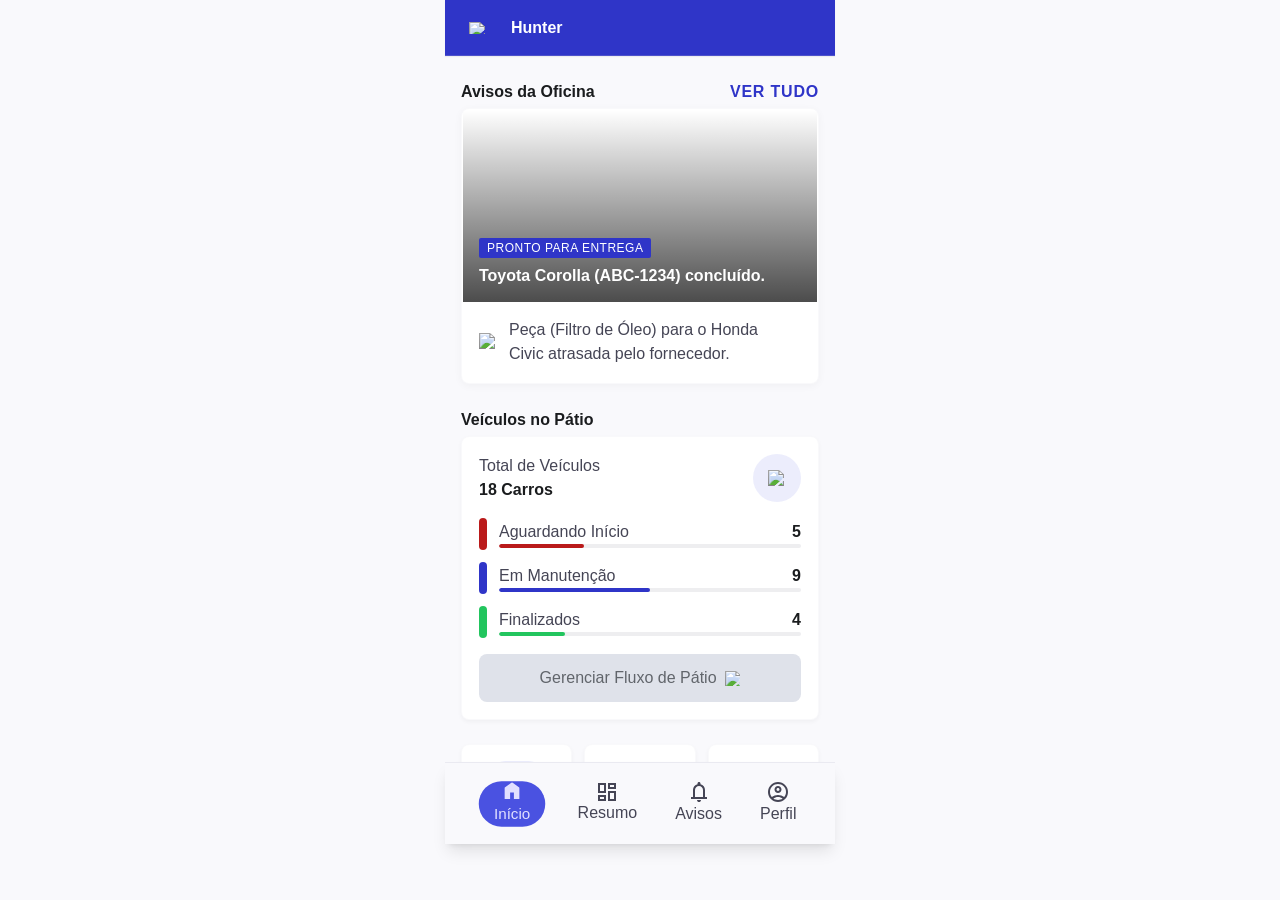
==== index.html @ 8f501427 "Alguma coisa" ====
<!DOCTYPE html>
<html lang="pt-BR">
<head>
    <meta charset="UTF-8">
    <meta name="viewport" content="width=device-width, initial-scale=1.0">
    <title>Hunter - Gestão de Oficina</title>
    <link rel="stylesheet" href="style.css">
</head>
<body>
    <div class="html-body" data-node-id="4:953">
        <!-- Bottom Navigation Bar -->
        <div class="bottom-nav-bar" data-node-id="4:954">
            <div class="bottom-nav-shadow" data-node-id="4:955"></div>
            
            <!-- Link - Home -->
            <div class="nav-link-home" data-node-id="4:956">
                <div class="link-home-button" data-node-id="4:957">
                    <div class="icon-container" data-node-id="4:958">
                        <img src="figma-assets/nav-home.svg" alt="Início">
                    </div>
                    <div class="link-text-container" data-node-id="4:960">
                        <span data-node-id="4:961" class="nav-text active">Início</span>
                    </div>
                </div>
            </div>

            <!-- Link - Resumo -->
            <a class="nav-link nav-link-resumo" data-node-id="4:962">
                <div class="icon-container" data-node-id="4:963">
                    <img src="figma-assets/nav-resumo.svg" alt="Resumo">
                </div>
                <div class="link-text-container" data-node-id="4:965">
                    <span data-node-id="4:966" class="nav-text">Resumo</span>
                </div>
            </a>

            <!-- Link - Avisos -->
            <a class="nav-link nav-link-avisos" data-node-id="4:967">
                <div class="icon-container" data-node-id="4:968">
                    <img src="figma-assets/nav-avisos.svg" alt="Avisos">
                </div>
                <div class="link-text-container" data-node-id="4:970">
                    <span data-node-id="4:971" class="nav-text">Avisos</span>
                </div>
            </a>

            <!-- Link - Perfil -->
            <div class="nav-link nav-link-perfil" data-node-id="4:972">
                <div class="icon-container" data-node-id="4:973">
                    <img src="figma-assets/nav-perfil.svg" alt="Perfil">
                </div>
                <div class="link-text-container" data-node-id="4:975">
                    <span data-node-id="4:976" class="nav-text">Perfil</span>
                </div>
            </div>
        </div>

        <!-- Header - Top App Bar -->
        <div class="header-top-app-bar" data-node-id="4:977">
            <div class="button-menu" data-node-id="4:978">
                <div class="button-menu-inner" data-node-id="4:979">
                    <div class="icon-container" data-node-id="4:980">
                        <img src="https://www.figma.com/api/mcp/asset/02c47353-2187-409c-aefd-808372433ade" alt="Menu">
                    </div>
                </div>
            </div>
            <div class="heading-1" data-node-id="4:982">
                <h1 data-node-id="4:983">Hunter</h1>
            </div>
        </div>

        <!-- Main Content -->
        <div class="main-content" data-node-id="4:984">
            <!-- Section: Avisos da Oficina -->
            <div class="section-avisos" data-node-id="4:985">
                <div class="section-header" data-node-id="4:986">
                    <div class="heading-2" data-node-id="4:987">
                        <h2 data-node-id="4:988">Avisos da Oficina</h2>
                    </div>
                    <button class="button-ver-tudo" data-node-id="4:989">
                        <span data-node-id="4:990">VER TUDO</span>
                    </button>
                </div>

                <div class="card-background" data-node-id="4:991">
                    <div class="vehicle-card-container" data-node-id="4:992">
                        <div class="vehicle-image-container" data-node-id="4:993">
                            <img src="https://www.figma.com/api/mcp/asset/3aa5e7b7-8364-4dc4-9e5f-42019be61268" alt="Veículo Pronto">
                        </div>
                        <div class="gradient-overlay" data-node-id="4:994"></div>
                        <div class="vehicle-info-overlay" data-node-id="4:995">
                            <div class="badge-pronto" data-node-id="4:996">
                                <span data-node-id="4:997">PRONTO PARA ENTREGA</span>
                            </div>
                            <div class="vehicle-title" data-node-id="4:998">
                                <h3 data-node-id="4:999">Toyota Corolla (ABC-1234) concluído.</h3>
                            </div>
                        </div>
                    </div>

                    <div class="card-info-section" data-node-id="4:1000">
                        <div class="icon-container small" data-node-id="4:1001">
                            <img src="https://www.figma.com/api/mcp/asset/e9962b47-d4c0-46bb-a5ef-91c0cc27ba18" alt="Aviso">
                        </div>
                        <div class="info-text-container" data-node-id="4:1003">
                            <p data-node-id="4:1004">Peça (Filtro de Óleo) para o Honda<br>Civic atrasada pelo fornecedor.</p>
                        </div>
                    </div>
                </div>
            </div>

            <!-- Section: Veículos no Pátio -->
            <div class="section-veiculos" data-node-id="4:1005">
                <div class="heading-2" data-node-id="4:1006">
                    <h2 data-node-id="4:1007">Veículos no Pátio</h2>
                </div>

                <div class="card-background" data-node-id="4:1008">
                    <!-- Total de Veículos -->
                    <div class="vehicle-total-container" data-node-id="4:1009">
                        <div class="total-info" data-node-id="4:1010">
                            <div class="total-label" data-node-id="4:1011">
                                <p data-node-id="4:1012">Total de Veículos</p>
                            </div>
                            <div class="total-value" data-node-id="4:1013">
                                <p data-node-id="4:1014">18 Carros</p>
                            </div>
                        </div>
                        <div class="total-icon-overlay" data-node-id="4:1015">
                            <div class="icon-container" data-node-id="4:1016">
                                <img src="https://www.figma.com/api/mcp/asset/20c14db7-914a-44c6-806d-dd42b8ccec22" alt="Veículos">
                            </div>
                        </div>
                    </div>

                    <!-- Status Breakdown -->
                    <div class="status-breakdown" data-node-id="4:1018">
                        <!-- Aguardando Início -->
                        <div class="status-item" data-node-id="4:1019">
                            <div class="status-color red" data-node-id="4:1020"></div>
                            <div class="status-content" data-node-id="4:1021">
                                <div class="status-row" data-node-id="4:1022">
                                    <div class="status-label" data-node-id="4:1023">
                                        <p data-node-id="4:1024">Aguardando Início</p>
                                    </div>
                                    <div class="status-number" data-node-id="4:1025">
                                        <p data-node-id="4:1026">5</p>
                                    </div>
                                </div>
                                <div class="status-bar" data-node-id="4:1027">
                                    <div class="status-bar-fill red" data-node-id="4:1028" style="width: 28%;"></div>
                                </div>
                            </div>
                        </div>

                        <!-- Em Manutenção -->
                        <div class="status-item" data-node-id="4:1029">
                            <div class="status-color blue" data-node-id="4:1030"></div>
                            <div class="status-content" data-node-id="4:1031">
                                <div class="status-row" data-node-id="4:1032">
                                    <div class="status-label" data-node-id="4:1033">
                                        <p data-node-id="4:1034">Em Manutenção</p>
                                    </div>
                                    <div class="status-number" data-node-id="4:1035">
                                        <p data-node-id="4:1036">9</p>
                                    </div>
                                </div>
                                <div class="status-bar" data-node-id="4:1037">
                                    <div class="status-bar-fill blue" data-node-id="4:1038" style="width: 50%;"></div>
                                </div>
                            </div>
                        </div>

                        <!-- Finalizados -->
                        <div class="status-item" data-node-id="4:1039">
                            <div class="status-color green" data-node-id="4:1040"></div>
                            <div class="status-content" data-node-id="4:1041">
                                <div class="status-row" data-node-id="4:1042">
                                    <div class="status-label" data-node-id="4:1043">
                                        <p data-node-id="4:1044">Finalizados</p>
                                    </div>
                                    <div class="status-number" data-node-id="4:1045">
                                        <p data-node-id="4:1046">4</p>
                                    </div>
                                </div>
                                <div class="status-bar" data-node-id="4:1047">
                                    <div class="status-bar-fill green" data-node-id="4:1048" style="width: 22%;"></div>
                                </div>
                            </div>
                        </div>
                    </div>

                    <!-- Gerenciar Fluxo Button -->
                    <button class="button-gerenciar" data-node-id="4:1049">
                        <span class="button-text" data-node-id="4:1051">Gerenciar Fluxo de Pátio</span>
                        <div class="icon-container" data-node-id="4:1052">
                            <img src="https://www.figma.com/api/mcp/asset/4e8a8851-e6e1-4ff1-9592-dba6e4464b45" alt="Gerenciar">
                        </div>
                    </button>
                </div>
            </div>

            <!-- Section: Feature Grid -->
            <div class="feature-grid" data-node-id="4:1054">
                <!-- Button 1: Ordens de Serviço -->
                <div class="grid-item" data-node-id="4:1055">
                    <div class="grid-icon-container" data-node-id="4:1056">
                        <div class="grid-icon-overlay blue" data-node-id="4:1057">
                            <div class="icon-container" data-node-id="4:1058">
                                <img src="https://www.figma.com/api/mcp/asset/460e1856-4dba-4d6d-905f-cb7f4da3d59b" alt="Ordens">
                            </div>
                        </div>
                    </div>
                    <div class="grid-text-container" data-node-id="4:1060">
                        <p data-node-id="4:1061">Ordens<br>de<br>Serviço</p>
                    </div>
                </div>

                <!-- Button 2: Peças & Estoque -->
                <div class="grid-item" data-node-id="4:1062">
                    <div class="grid-icon-container" data-node-id="4:1063">
                        <div class="grid-icon-overlay orange" data-node-id="4:1064">
                            <div class="icon-container" data-node-id="4:1065">
                                <img src="https://www.figma.com/api/mcp/asset/4ad16354-625c-4025-be69-9cf7fc8aff34" alt="Peças">
                            </div>
                        </div>
                    </div>
                    <div class="grid-text-container" data-node-id="4:1067">
                        <p data-node-id="4:1068">Peças &<br>Estoque</p>
                    </div>
                </div>

                <!-- Button 3: Clientes -->
                <div class="grid-item" data-node-id="4:1069">
                    <div class="grid-icon-container" data-node-id="4:1070">
                        <div class="grid-icon-overlay gray" data-node-id="4:1071">
                            <div class="icon-container" data-node-id="4:1072">
                                <img src="https://www.figma.com/api/mcp/asset/b2b60eff-ac0b-48b3-bd6c-a55e4f155bec" alt="Clientes">
                            </div>
                        </div>
                    </div>
                    <div class="grid-text-container" data-node-id="4:1074">
                        <p data-node-id="4:1075">Clientes</p>
                    </div>
                </div>
            </div>

            <!-- Section: Secondary Actions -->
            <div class="section-secondary" data-node-id="4:1076">
                <!-- Checklist de Entrada -->
                <button class="secondary-button" data-node-id="4:1077">
                    <div class="button-content" data-node-id="4:1078">
                        <div class="icon-container" data-node-id="4:1079">
                            <img src="https://www.figma.com/api/mcp/asset/be1faaf9-b85e-40e0-89f4-591b7c6139af" alt="Checklist">
                        </div>
                        <div class="button-text-content" data-node-id="4:1081">
                            <span data-node-id="4:1082">Checklist de Entrada</span>
                        </div>
                    </div>
                    <div class="icon-arrow" data-node-id="4:1083">
                        <img src="https://www.figma.com/api/mcp/asset/6e0c8680-32b4-450e-b4ba-3be08524ed4d" alt="Arrow">
                    </div>
                </button>

                <!-- Orçamentos Pendentes -->
                <button class="secondary-button" data-node-id="4:1085">
                    <div class="button-content" data-node-id="4:1086">
                        <div class="icon-container" data-node-id="4:1087">
                            <img src="https://www.figma.com/api/mcp/asset/6e0c8680-32b4-450e-b4ba-3be08524ed4d" alt="Orçamentos">
                        </div>
                        <div class="button-text-content" data-node-id="4:1089">
                            <span data-node-id="4:1090">Orçamentos Pendentes</span>
                        </div>
                    </div>
                    <div class="icon-arrow" data-node-id="4:1091">
                        <img src="https://www.figma.com/api/mcp/asset/6e0c8680-32b4-450e-b4ba-3be08524ed4d" alt="Arrow">
                    </div>
                </button>
            </div>
        </div>
    </div>
</body>
</html>
---- style.css ----
/* Reset e Base */
* {
    margin: 0;
    padding: 0;
    box-sizing: border-box;
}

html, body {
    width: 100%;
    height: 100%;
    font-family: 'Inter', -apple-system, BlinkMacSystemFont, 'Segoe UI', Roboto, sans-serif;
    background-color: #f9f9fc;
    overflow-x: hidden;
}

body {
    display: flex;
    flex-direction: column;
}

/* Main HTML Body Container */
.html-body {
    width: 390px;
    height: 100vh;
    max-height: 844px;
    position: relative;
    display: flex;
    flex-direction: column;
    align-items: flex-start;
    background: linear-gradient(90deg, #f9f9fc 0%, #f9f9fc 100%),
                linear-gradient(90deg, #ffffff 0%, #ffffff 100%);
    background-size: 100% 100%;
    background-repeat: no-repeat;
    margin: 0 auto;
}

/* Bottom Navigation Bar */
.bottom-nav-bar {
    position: absolute;
    bottom: 0;
    left: 0;
    width: 100%;
    height: 82px;
    background-color: #f9f9fc;
    border-top: 1px solid rgba(198, 197, 215, 0.3);
    display: flex;
    gap: 22px;
    align-items: center;
    justify-content: center;
    padding-left: 28.82px;
    padding-right: 27.01px;
    padding-top: 8px;
    padding-bottom: 8px;
    z-index: 3;
}

.bottom-nav-shadow {
    position: absolute;
    bottom: 0;
    left: 0;
    right: 0;
    top: -1px;
    width: 100%;
    background-color: rgba(255, 255, 255, 0);
    box-shadow: 0px 10px 15px -3px rgba(0, 0, 0, 0.1), 0px 4px 6px -4px rgba(0, 0, 0, 0.1);
    pointer-events: none;
}

.nav-link-home {
    flex-shrink: 0;
    position: relative;
    height: auto;
    display: flex;
    align-items: center;
}

.link-home-button {
    background-color: #4a52e1;
    border-radius: 999px;
    display: flex;
    flex-direction: column;
    align-items: center;
    justify-content: center;
    padding: 6.4px 16px 5.4px 16px;
    gap: 4px;
    width: 100%;
    height: 47.5px;
    scale: 0.95;
}

.nav-link {
    flex-shrink: 0;
    position: relative;
    border-radius: 999px;
    display: flex;
    flex-direction: column;
    align-items: center;
    justify-content: center;
    padding: 8px;
    cursor: pointer;
    height: 45px;
}

.nav-link-resumo,
.nav-link-avisos,
.nav-link-perfil {
    /* inactive state */
}

.bottom-nav-bar [data-node-id="4:958"] {
    width: 16px;
    height: 18px;
}

.bottom-nav-bar [data-node-id="4:963"] {
    width: 18px;
    height: 18px;
}

.bottom-nav-bar [data-node-id="4:968"] {
    width: 16px;
    height: 20px;
}

.bottom-nav-bar [data-node-id="4:973"] {
    width: 20px;
    height: 20px;
}

/* Icon Containers */
.icon-container {
    position: relative;
    display: flex;
    align-items: center;
    justify-content: center;
}

.icon-container img {
    display: block;
    width: 100%;
    height: 100%;
    max-width: none;
}

.link-text-container {
    display: flex;
    flex-direction: column;
    align-items: flex-start;
}

.nav-text {
    font-family: 'Inter', sans-serif;
    font-size: 16px;
    font-weight: 400;
    line-height: 24px;
    white-space: nowrap;
    display: inline-block;
}

.nav-text.active {
    color: #e1e0ff;
}

.nav-link .nav-text {
    color: #454555;
}

/* Header - Top App Bar */
.header-top-app-bar {
    position: relative;
    width: 100%;
    height: 56px;
    background-color: #2f35c8;
    border-bottom: 1px solid rgba(198, 197, 215, 0.2);
    display: flex;
    align-items: center;
    padding: 1px 16px 0 16px;
    z-index: 2;
    gap: 0;
    box-shadow: 0px 1px 1px rgba(0, 0, 0, 0.05);
}

.button-menu {
    flex-shrink: 0;
    position: relative;
    padding-right: 16px;
}

.button-menu-inner {
    display: flex;
    flex-direction: column;
    align-items: center;
    justify-content: center;
    padding: 8px;
    border-radius: 999px;
}

.button-menu .icon-container {
    width: 18px;
    height: 12px;
}

.heading-1 {
    position: relative;
    flex-shrink: 0;
}

.heading-1 h1 {
    font-family: 'Manrope', sans-serif;
    font-size: 16px;
    font-weight: 700;
    line-height: 24px;
    color: white;
    white-space: nowrap;
    margin: 0;
}

/* Main Content */
.main-content {
    position: relative;
    width: 100%;
    max-width: 448px;
    padding: 24px 16px 128px 16px;
    display: flex;
    flex-direction: column;
    gap: 24px;
    align-items: flex-start;
    z-index: 1;
    overflow-y: auto;
    overflow-x: hidden;
    flex: 1;
}

/* Section Avisos */
.section-avisos {
    display: flex;
    flex-direction: column;
    gap: 4px;
    width: 100%;
}

.section-header {
    display: flex;
    align-items: center;
    justify-content: space-between;
    width: 100%;
    gap: 12px;
}

.heading-2 {
    position: relative;
}

.heading-2 h2 {
    font-family: 'Manrope', sans-serif;
    font-size: 16px;
    font-weight: 600;
    line-height: 24px;
    color: #1a1c1e;
    white-space: nowrap;
    margin: 0;
}

.button-ver-tudo {
    background: none;
    border: none;
    font-family: 'Inter', sans-serif;
    font-size: 16px;
    font-weight: 700;
    line-height: 24px;
    color: #2f35c8;
    text-align: center;
    text-transform: uppercase;
    letter-spacing: 0.8px;
    white-space: nowrap;
    cursor: pointer;
    padding: 0;
}

/* Cards */
.card-background {
    background-color: white;
    border: 1px solid rgba(198, 197, 215, 0.1);
    border-radius: 8px;
    box-shadow: 0px 2px 8px 0px rgba(0, 0, 0, 0.04);
    display: flex;
    flex-direction: column;
    align-items: flex-start;
    width: 100%;
    isolation: isolate;
    overflow: hidden;
    padding: 1px;
}

/* Vehicle Card Container */
.vehicle-card-container {
    position: relative;
    width: 100%;
    height: 192px;
    z-index: 2;
    display: flex;
    flex-direction: column;
    align-items: flex-start;
    justify-content: center;
}

.vehicle-image-container {
    position: absolute;
    inset: 0;
    width: 100%;
    height: 100%;
    z-index: 1;
    overflow: hidden;
}

.vehicle-image-container img {
    position: absolute;
    width: 100%;
    height: auto;
    min-height: 185.42%;
    left: 0;
    top: -42.71%;
    max-width: none;
    object-fit: cover;
}

.gradient-overlay {
    position: absolute;
    inset: 0;
    background: linear-gradient(to top, rgba(0, 0, 0, 0.7) 0%, rgba(0, 0, 0, 0) 100%);
    width: 100%;
    height: 100%;
    z-index: 2;
}

.vehicle-info-overlay {
    position: absolute;
    bottom: 16px;
    left: 16px;
    right: 16px;
    display: flex;
    flex-direction: column;
    gap: 8px;
    align-items: flex-start;
    z-index: 3;
}

.badge-pronto {
    background-color: #2f35c8;
    padding: 2px 8px;
    border-radius: 2px;
    display: flex;
    align-items: center;
    justify-content: flex-start;
}

.badge-pronto span {
    font-family: 'Inter', sans-serif;
    font-size: 12px;
    font-weight: 500;
    line-height: 16px;
    color: white;
    text-transform: uppercase;
    letter-spacing: 0.5px;
    white-space: nowrap;
}

.vehicle-title {
    display: flex;
    flex-direction: column;
    align-items: flex-start;
    width: 100%;
}

.vehicle-title h3 {
    font-family: 'Manrope', sans-serif;
    font-size: 16px;
    font-weight: 600;
    line-height: 20px;
    color: white;
    margin: 0;
    width: 100%;
}

/* Card Info Section */
.card-info-section {
    position: relative;
    width: 100%;
    z-index: 1;
    display: flex;
    gap: 12px;
    align-items: center;
    padding: 16px;
}

.card-info-section .icon-container {
    width: 18px;
    height: 18px;
    flex-shrink: 0;
}

.info-text-container {
    display: flex;
    flex-direction: column;
    align-items: flex-start;
    padding-right: 26.31px;
}

.info-text-container p {
    font-family: 'Inter', sans-serif;
    font-size: 16px;
    font-weight: 400;
    line-height: 24px;
    color: #454555;
    white-space: normal;
    margin: 0;
}

/* Section Veículos */
.section-veiculos {
    display: flex;
    flex-direction: column;
    gap: 4px;
    width: 100%;
}

.section-veiculos .card-background {
    display: flex;
    flex-direction: column;
    gap: 16px;
    padding: 17px;
    box-shadow: 0px 2px 4px rgba(0, 0, 0, 0.04);
}

/* Vehicle Total Container */
.vehicle-total-container {
    display: flex;
    align-items: center;
    justify-content: space-between;
    width: 100%;
}

.total-info {
    display: flex;
    flex-direction: column;
    align-items: flex-start;
}

.total-label p,
.total-value p {
    font-family: 'Inter', sans-serif;
    font-size: 16px;
    font-weight: 400;
    line-height: 24px;
    color: #454555;
    white-space: nowrap;
    margin: 0;
}

.total-value p {
    font-family: 'Manrope', sans-serif;
    font-weight: 600;
    color: #1a1c1e;
}

.total-icon-overlay {
    background-color: rgba(74, 82, 225, 0.1);
    display: flex;
    align-items: center;
    justify-content: center;
    border-radius: 999px;
    width: 48px;
    height: 48px;
}

.total-icon-overlay .icon-container {
    width: 18px;
    height: 16px;
}

/* Status Breakdown */
.status-breakdown {
    display: flex;
    flex-direction: column;
    gap: 12px;
    width: 100%;
}

.status-item {
    display: flex;
    gap: 12px;
    align-items: center;
    width: 100%;
}

.status-color {
    width: 8px;
    height: 32px;
    border-radius: 999px;
    flex-shrink: 0;
}

.status-color.red {
    background-color: #ba1a1a;
}

.status-color.blue {
    background-color: #2f35c8;
}

.status-color.green {
    background-color: #22c55e;
}

.status-content {
    display: flex;
    flex-direction: column;
    gap: 0;
    flex: 1;
}

.status-row {
    display: flex;
    align-items: flex-start;
    justify-content: space-between;
    width: 100%;
}

.status-label p,
.status-number p {
    font-family: 'Inter', sans-serif;
    font-size: 16px;
    font-weight: 400;
    line-height: 24px;
    color: #454555;
    white-space: nowrap;
    margin: 0;
}

.status-number p {
    font-weight: 700;
    color: #1a1c1e;
}

.status-bar {
    height: 4px;
    background-color: #eeeef0;
    border-radius: 999px;
    overflow: hidden;
    width: 100%;
    position: relative;
}

.status-bar-fill {
    height: 100%;
    border-radius: 999px;
    position: absolute;
    left: 0;
    top: 0;
}

.status-bar-fill.red {
    background-color: #ba1a1a;
}

.status-bar-fill.blue {
    background-color: #2f35c8;
}

.status-bar-fill.green {
    background-color: #22c55e;
}

/* Gerenciar Button */
.button-gerenciar {
    width: 100%;
    background-color: #dfe2ea;
    border: none;
    border-radius: 8px;
    padding: 12px;
    display: flex;
    gap: 8px;
    align-items: center;
    justify-content: center;
    cursor: pointer;
    font-family: 'Inter', sans-serif;
    font-size: 16px;
    font-weight: 400;
    line-height: 24px;
    color: #61656b;
    text-align: center;
    white-space: nowrap;
}

.button-gerenciar .icon-container {
    width: 15.881px;
    height: 15px;
    flex-shrink: 0;
}

/* Feature Grid */
.feature-grid {
    display: grid;
    grid-template-columns: repeat(3, minmax(0, 1fr));
    gap: 12px;
    width: 100%;
}

.grid-item {
    background-color: white;
    border: 1px solid rgba(198, 197, 215, 0.1);
    border-radius: 8px;
    box-shadow: 0px 2px 4px rgba(0, 0, 0, 0.04);
    display: flex;
    flex-direction: column;
    align-items: center;
    justify-content: center;
    padding: 17px;
    height: 162px;
    gap: 0;
}

.grid-icon-container {
    height: 56px;
    display: flex;
    flex-direction: column;
    align-items: flex-start;
    justify-content: flex-start;
    padding-bottom: 8px;
}

.grid-icon-overlay {
    display: flex;
    align-items: center;
    justify-content: center;
    border-radius: 12px;
    width: 48px;
    height: 48px;
}

.grid-icon-overlay.blue {
    background-color: rgba(74, 82, 225, 0.1);
}

.grid-icon-overlay.orange {
    background-color: #ffdbcb;
}

.grid-icon-overlay.gray {
    background-color: #dfe2ea;
}

.grid-icon-overlay .icon-container {
    width: 18px;
    height: 18px;
}

.grid-text-container {
    text-align: center;
}

.grid-text-container p {
    font-family: 'Inter', sans-serif;
    font-size: 16px;
    font-weight: 400;
    line-height: 24px;
    color: #454555;
    white-space: nowrap;
    margin: 0;
}

/* Secondary Actions */
.section-secondary {
    display: flex;
    flex-direction: column;
    gap: 8px;
    width: 100%;
}

.secondary-button {
    background-color: #f3f3f6;
    border: 1px solid rgba(198, 197, 215, 0.2);
    border-radius: 8px;
    padding: 17px;
    display: flex;
    align-items: center;
    justify-content: space-between;
    cursor: pointer;
    width: 100%;
    flex-shrink: 0;
}

.button-content {
    display: flex;
    gap: 12px;
    align-items: center;
}

.button-content .icon-container {
    width: 20px;
    height: 18px;
    flex-shrink: 0;
}

.button-text-content {
    display: flex;
    flex-direction: column;
    align-items: center;
}

.button-text-content span {
    font-family: 'Inter', sans-serif;
    font-size: 16px;
    font-weight: 400;
    line-height: 24px;
    color: #1a1c1e;
    text-align: center;
    white-space: nowrap;
}

.icon-arrow {
    width: 7.85px;
    height: 13.333px;
    flex-shrink: 0;
}

.icon-arrow img {
    display: block;
    width: 100%;
    height: 100%;
}

/* Responsiveness */
@media (max-width: 480px) {
    .html-body {
        width: 100%;
        max-width: 100vw;
    }
}

/* Scrollbar Styling */
.main-content::-webkit-scrollbar {
    width: 8px;
}

.main-content::-webkit-scrollbar-track {
    background: transparent;
}

.main-content::-webkit-scrollbar-thumb {
    background: rgba(198, 197, 215, 0.3);
    border-radius: 4px;
}
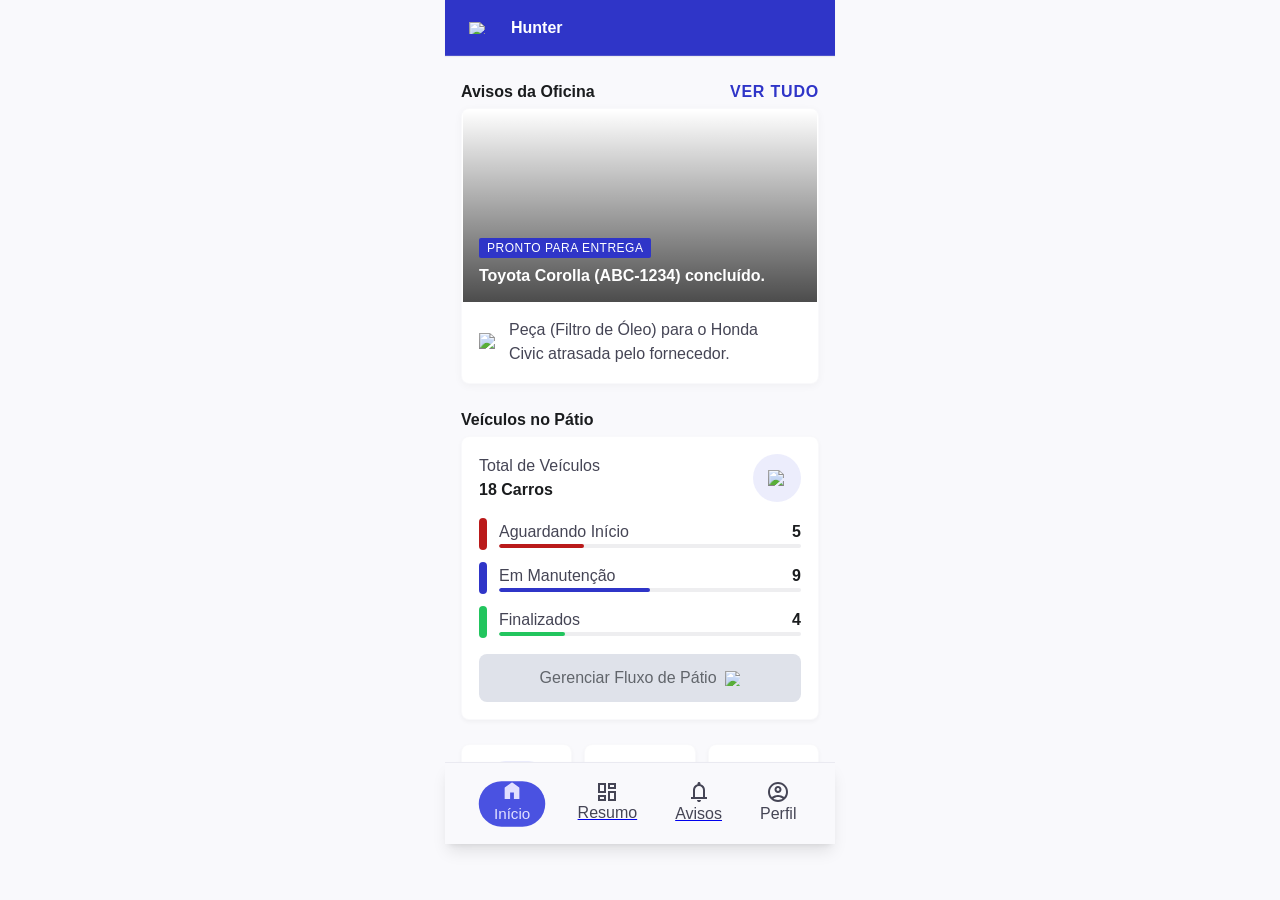
==== commit 4d18d159: "Add avisos and resumo pages with corresponding styles and navigation functionality" ====
--- a/index.html
+++ b/index.html
@@ -13,7 +13,7 @@
             <div class="bottom-nav-shadow" data-node-id="4:955"></div>
             
             <!-- Link - Home -->
-            <div class="nav-link-home" data-node-id="4:956">
+            <div class="nav-link-home" data-node-id="4:956" data-nav-target="index.html">
                 <div class="link-home-button" data-node-id="4:957">
                     <div class="icon-container" data-node-id="4:958">
                         <img src="figma-assets/nav-home.svg" alt="Início">
@@ -25,7 +25,7 @@
             </div>
 
             <!-- Link - Resumo -->
-            <a class="nav-link nav-link-resumo" data-node-id="4:962">
+            <a class="nav-link nav-link-resumo" data-node-id="4:962" data-nav-target="resumo.html">
                 <div class="icon-container" data-node-id="4:963">
                     <img src="figma-assets/nav-resumo.svg" alt="Resumo">
                 </div>
@@ -35,7 +35,7 @@
             </a>
 
             <!-- Link - Avisos -->
-            <a class="nav-link nav-link-avisos" data-node-id="4:967">
+            <a class="nav-link nav-link-avisos" data-node-id="4:967" data-nav-target="avisos.html">
                 <div class="icon-container" data-node-id="4:968">
                     <img src="figma-assets/nav-avisos.svg" alt="Avisos">
                 </div>
@@ -279,5 +279,6 @@
             </div>
         </div>
     </div>
+    <script src="nav.js"></script>
 </body>
-</html>+</html>
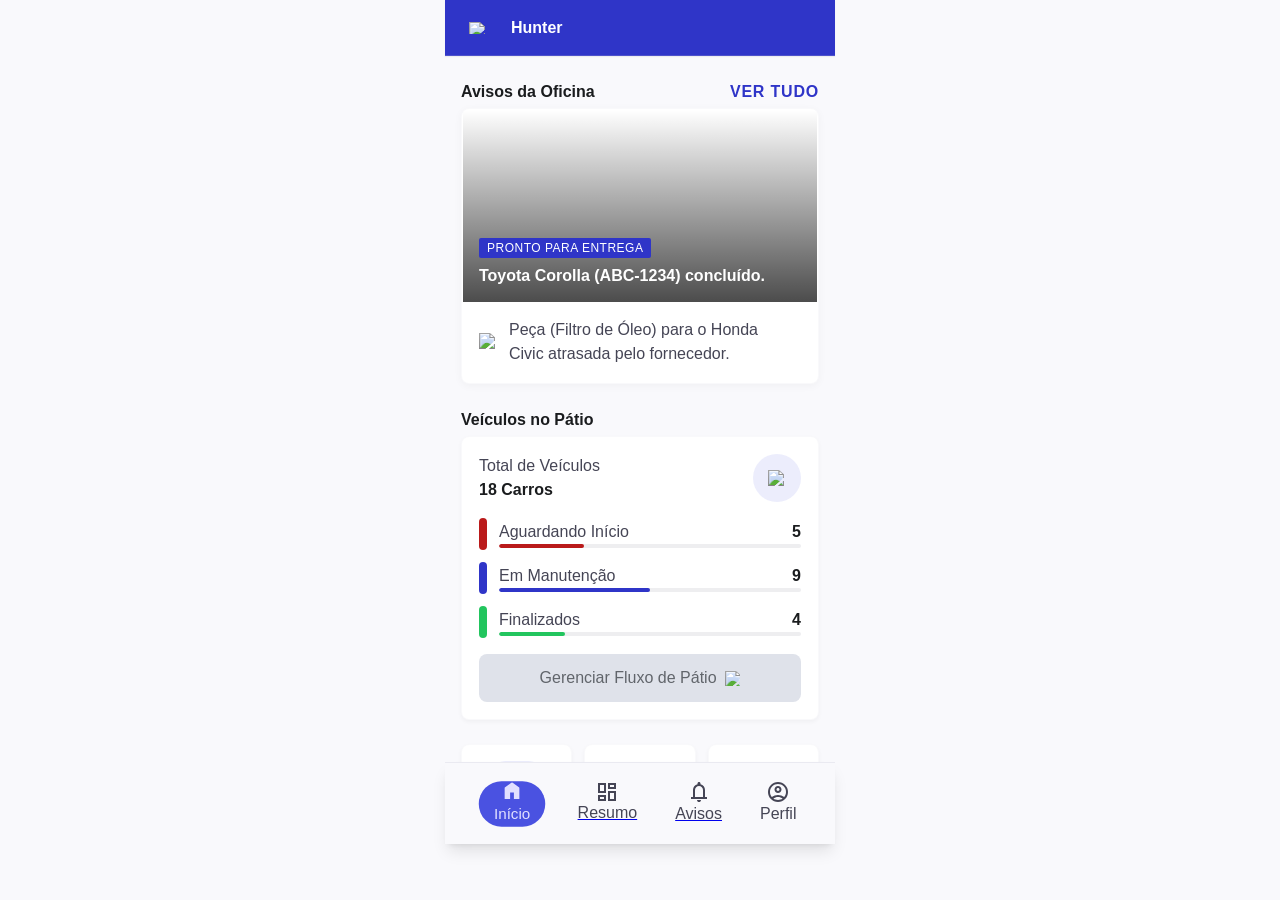
==== commit 92763335: "Add service completion and order management pages with corresponding styles - Created os-finalizada." ====
--- a/index.html
+++ b/index.html
@@ -25,7 +25,7 @@
             </div>
 
             <!-- Link - Resumo -->
-            <a class="nav-link nav-link-resumo" data-node-id="4:962" data-nav-target="resumo.html">
+            <a class="nav-link nav-link-resumo" data-node-id="4:962" data-nav-target="resumo/resumo.html">
                 <div class="icon-container" data-node-id="4:963">
                     <img src="figma-assets/nav-resumo.svg" alt="Resumo">
                 </div>
@@ -35,7 +35,7 @@
             </a>
 
             <!-- Link - Avisos -->
-            <a class="nav-link nav-link-avisos" data-node-id="4:967" data-nav-target="avisos.html">
+            <a class="nav-link nav-link-avisos" data-node-id="4:967" data-nav-target="avisos/avisos.html">
                 <div class="icon-container" data-node-id="4:968">
                     <img src="figma-assets/nav-avisos.svg" alt="Avisos">
                 </div>
@@ -77,7 +77,7 @@
                     <div class="heading-2" data-node-id="4:987">
                         <h2 data-node-id="4:988">Avisos da Oficina</h2>
                     </div>
-                    <button class="button-ver-tudo" data-node-id="4:989">
+                    <button class="button-ver-tudo" type="button" data-node-id="4:989" data-nav-target="avisos/avisos.html">
                         <span data-node-id="4:990">VER TUDO</span>
                     </button>
                 </div>
@@ -191,7 +191,7 @@
                     </div>
 
                     <!-- Gerenciar Fluxo Button -->
-                    <button class="button-gerenciar" data-node-id="4:1049">
+                    <button class="button-gerenciar" type="button" data-node-id="4:1049" data-nav-target="os/painel-os.html">
                         <span class="button-text" data-node-id="4:1051">Gerenciar Fluxo de Pátio</span>
                         <div class="icon-container" data-node-id="4:1052">
                             <img src="https://www.figma.com/api/mcp/asset/4e8a8851-e6e1-4ff1-9592-dba6e4464b45" alt="Gerenciar">
@@ -203,7 +203,7 @@
             <!-- Section: Feature Grid -->
             <div class="feature-grid" data-node-id="4:1054">
                 <!-- Button 1: Ordens de Serviço -->
-                <div class="grid-item" data-node-id="4:1055">
+                <div class="grid-item" data-node-id="4:1055" data-nav-target="os/painel-os.html">
                     <div class="grid-icon-container" data-node-id="4:1056">
                         <div class="grid-icon-overlay blue" data-node-id="4:1057">
                             <div class="icon-container" data-node-id="4:1058">
@@ -263,7 +263,7 @@
                 </button>
 
                 <!-- Orçamentos Pendentes -->
-                <button class="secondary-button" data-node-id="4:1085">
+                <button class="secondary-button" type="button" data-node-id="4:1085" data-nav-target="orcamento/painel-orcamentos.html">
                     <div class="button-content" data-node-id="4:1086">
                         <div class="icon-container" data-node-id="4:1087">
                             <img src="https://www.figma.com/api/mcp/asset/6e0c8680-32b4-450e-b4ba-3be08524ed4d" alt="Orçamentos">
